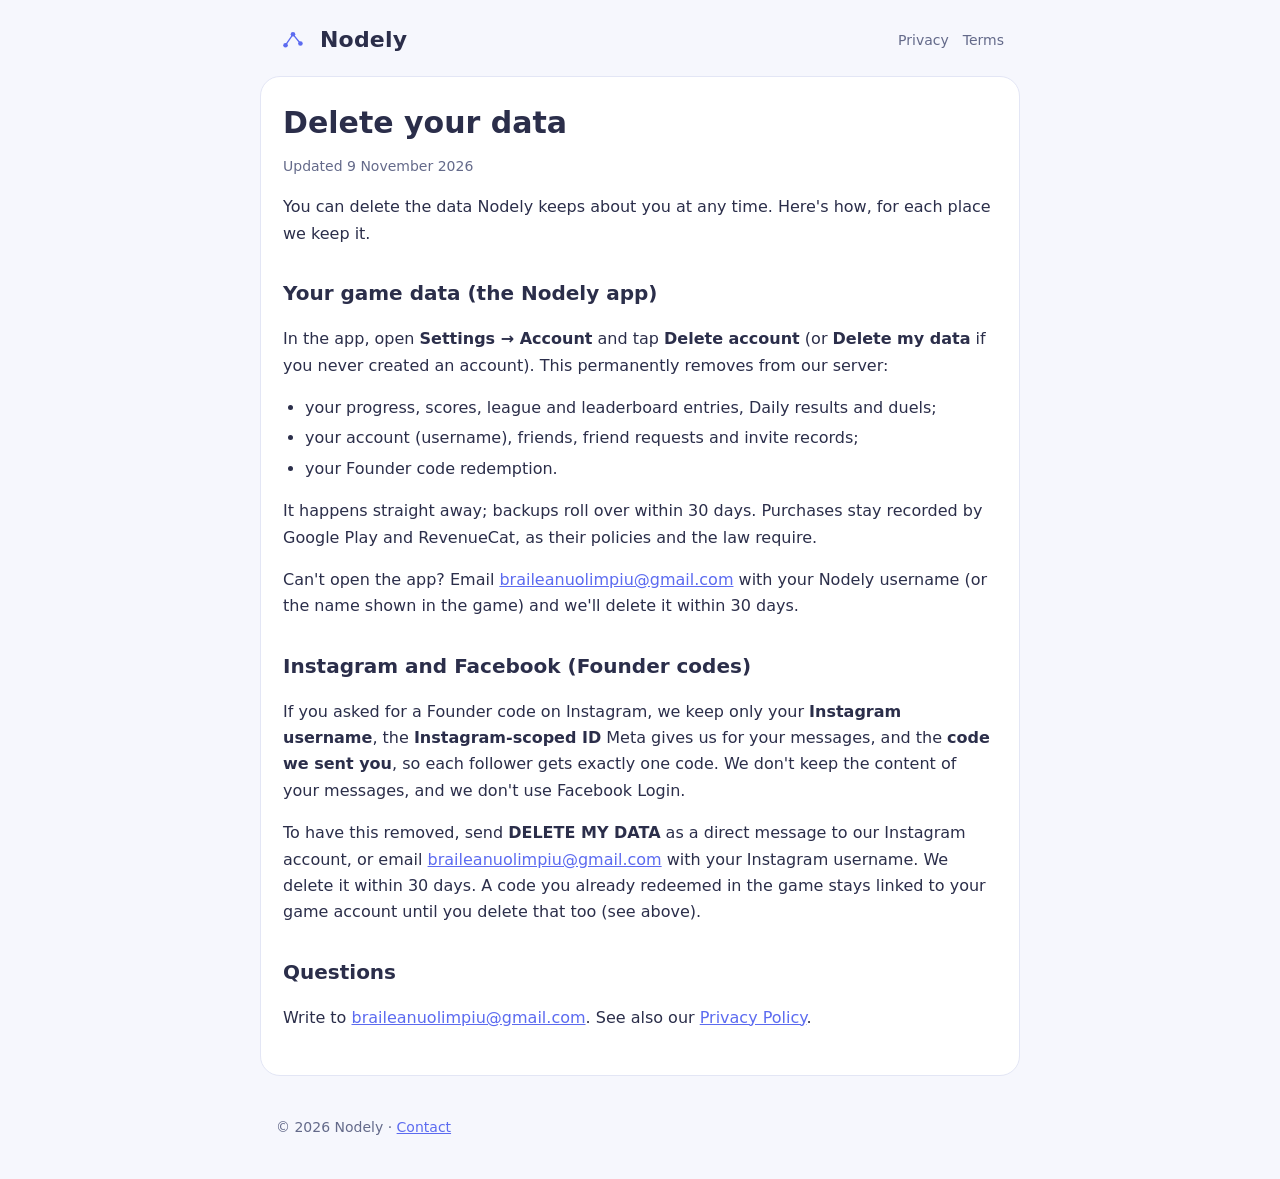
==== data-deletion.html @ 43c33db4 "Add the data deletion page; privacy policy covers invites and Founder codes" ====
<!doctype html>
<html lang="en">
<head>
<meta charset="utf-8">
<meta name="viewport" content="width=device-width, initial-scale=1">
<title>Delete your data · Nodely</title>
<meta name="description" content="How to delete your Nodely game data, and the Instagram data we keep for Founder codes.">
<link rel="stylesheet" href="style.css">
</head>
<body>
<header>
  <a href="index.html"><svg viewBox="0 0 1024 1024" aria-hidden="true"><path d="M287 670 511 340 736 617" fill="none" stroke="var(--accent)" stroke-width="40" stroke-linecap="round"/><g fill="var(--accent)"><circle cx="287" cy="670" r="69"/><circle cx="511" cy="340" r="69"/><circle cx="736" cy="617" r="69"/></g></svg><span>Nodely</span></a>
  <nav><a href="privacy.html">Privacy</a><a href="terms.html">Terms</a></nav>
</header>
<main>
<h1>Delete your data</h1>
<p class="muted">Updated 9 November 2026</p>

<p>You can delete the data Nodely keeps about you at any time. Here's how, for each place we keep it.</p>

<h2>Your game data (the Nodely app)</h2>
<p>In the app, open <strong>Settings → Account</strong> and tap <strong>Delete account</strong> (or <strong>Delete my data</strong> if you never created an account). This permanently removes from our server:</p>
<ul>
  <li>your progress, scores, league and leaderboard entries, Daily results and duels;</li>
  <li>your account (username), friends, friend requests and invite records;</li>
  <li>your Founder code redemption.</li>
</ul>
<p>It happens straight away; backups roll over within 30 days. Purchases stay recorded by Google Play and RevenueCat, as their policies and the law require.</p>
<p>Can't open the app? Email <a href="mailto:braileanuolimpiu@gmail.com">braileanuolimpiu@gmail.com</a> with your Nodely username (or the name shown in the game) and we'll delete it within 30 days.</p>

<h2>Instagram and Facebook (Founder codes)</h2>
<p>If you asked for a Founder code on Instagram, we keep only your <strong>Instagram username</strong>, the <strong>Instagram-scoped ID</strong> Meta gives us for your messages, and the <strong>code we sent you</strong>, so each follower gets exactly one code. We don't keep the content of your messages, and we don't use Facebook Login.</p>
<p>To have this removed, send <strong>DELETE MY DATA</strong> as a direct message to our Instagram account, or email <a href="mailto:braileanuolimpiu@gmail.com">braileanuolimpiu@gmail.com</a> with your Instagram username. We delete it within 30 days. A code you already redeemed in the game stays linked to your game account until you delete that too (see above).</p>

<h2>Questions</h2>
<p>Write to <a href="mailto:braileanuolimpiu@gmail.com">braileanuolimpiu@gmail.com</a>. See also our <a href="privacy.html">Privacy Policy</a>.</p>
</main>
<footer>© 2026 Nodely · <a href="mailto:braileanuolimpiu@gmail.com">Contact</a></footer>
</body>
</html>
---- style.css ----
:root {
  --bg: #f6f7fd;
  --card: #ffffff;
  --ink: #2b2e4a;
  --muted: #646a8a;
  --accent: #5c6bf0;
  --line: #e3e6f5;
}
@media (prefers-color-scheme: dark) {
  :root {
    --bg: #0f1320;
    --card: #181d2e;
    --ink: #e8ecf6;
    --muted: #a3aac6;
    --accent: #8d98ff;
    --line: #262c44;
  }
}
* { box-sizing: border-box; }
body {
  margin: 0;
  background: var(--bg);
  color: var(--ink);
  font: 16px/1.65 system-ui, -apple-system, "Segoe UI", Roboto, sans-serif;
}
header {
  display: flex;
  align-items: center;
  gap: 10px;
  max-width: 760px;
  margin: 0 auto;
  padding: 22px 16px 6px;
}
header a { display: flex; align-items: center; gap: 10px; color: var(--ink); text-decoration: none; }
header svg { width: 34px; height: 34px; }
header span { font-weight: 800; font-size: 22px; letter-spacing: 0.2px; }
nav { margin-left: auto; display: flex; gap: 14px; font-size: 14px; }
nav a { color: var(--muted); text-decoration: none; }
nav a:hover, nav a[aria-current] { color: var(--accent); }
main {
  max-width: 760px;
  margin: 12px auto 40px;
  padding: 28px 22px;
  background: var(--card);
  border: 1px solid var(--line);
  border-radius: 20px;
}
@media (max-width: 520px) { main { margin: 8px 10px 30px; padding: 22px 16px; } }
h1 { margin: 0 0 4px; font-size: 30px; line-height: 1.2; }
h2 { margin: 30px 0 6px; font-size: 20px; }
h3 { margin: 18px 0 4px; font-size: 16px; }
p, li { color: var(--ink); }
.muted, footer { color: var(--muted); font-size: 14px; }
a { color: var(--accent); }
ul { padding-left: 22px; }
li { margin: 4px 0; }
table { width: 100%; border-collapse: collapse; font-size: 14px; margin: 10px 0; }
th, td { text-align: left; vertical-align: top; padding: 8px; border-bottom: 1px solid var(--line); }
th { color: var(--muted); font-weight: 600; }
code { background: var(--bg); padding: 2px 6px; border-radius: 6px; word-break: break-all; }
footer { max-width: 760px; margin: 0 auto 40px; padding: 0 16px; }
.hero { text-align: center; padding: 30px 10px; }
.hero svg { width: 96px; height: 96px; }
.hero h1 { font-size: 40px; }
.links { display: flex; gap: 12px; justify-content: center; flex-wrap: wrap; margin-top: 18px; }
.links a {
  padding: 10px 18px;
  border-radius: 14px;
  border: 1px solid var(--line);
  text-decoration: none;
  font-weight: 600;
}
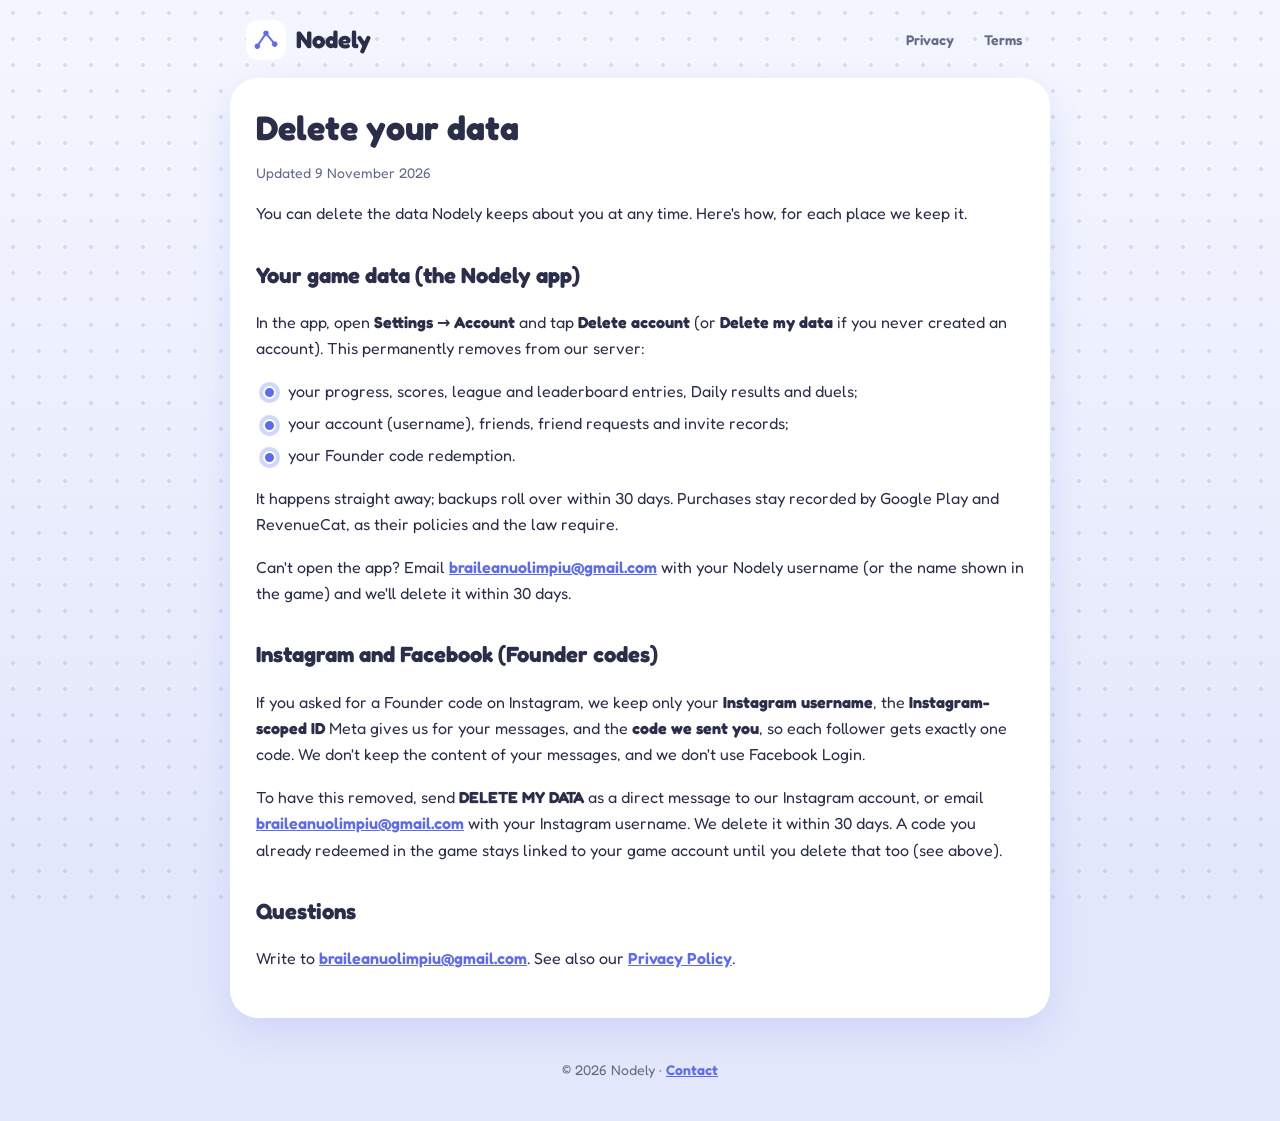
==== commit 74440527: "Restyle the website to match the game: dot grid, wired menu, Nodelings, invite page" ====
--- a/data-deletion.html
+++ b/data-deletion.html
@@ -5,11 +5,12 @@
 <meta name="viewport" content="width=device-width, initial-scale=1">
 <title>Delete your data · Nodely</title>
 <meta name="description" content="How to delete your Nodely game data, and the Instagram data we keep for Founder codes.">
+<link rel="icon" href="img/icon.png">
 <link rel="stylesheet" href="style.css">
 </head>
 <body>
 <header>
-  <a href="index.html"><svg viewBox="0 0 1024 1024" aria-hidden="true"><path d="M287 670 511 340 736 617" fill="none" stroke="var(--accent)" stroke-width="40" stroke-linecap="round"/><g fill="var(--accent)"><circle cx="287" cy="670" r="69"/><circle cx="511" cy="340" r="69"/><circle cx="736" cy="617" r="69"/></g></svg><span>Nodely</span></a>
+  <a href="index.html"><img src="img/icon.png" alt=""><span>Nodely</span></a>
   <nav><a href="privacy.html">Privacy</a><a href="terms.html">Terms</a></nav>
 </header>
 <main>
--- a/style.css
+++ b/style.css
@@ -1,72 +1,231 @@
+/* Nodely website: the game's look — Fredoka, indigo + gold, a faint dot
+   grid like the Home menu's board, node-dot bullets, soft rounded cards,
+   gradient pill buttons. Light and dark follow the device. */
+@font-face {
+  font-family: "Fredoka";
+  src: url("fonts/Fredoka.ttf") format("truetype");
+  font-weight: 300 700;
+  font-display: swap;
+}
 :root {
-  --bg: #f6f7fd;
+  --bg: #f4f6ff;
+  --bg2: #e3e7fb;
   --card: #ffffff;
   --ink: #2b2e4a;
   --muted: #646a8a;
   --accent: #5c6bf0;
+  --accent-deep: #3b47c9;
+  --gold: #ffc23d;
+  --gold-deep: #f08a00;
+  --dot: rgba(100, 106, 138, 0.18);
   --line: #e3e6f5;
+  --shadow: 0 14px 34px rgba(92, 107, 240, 0.14);
 }
 @media (prefers-color-scheme: dark) {
   :root {
-    --bg: #0f1320;
-    --card: #181d2e;
-    --ink: #e8ecf6;
+    --bg: #11152a;
+    --bg2: #070a18;
+    --card: #1b2038;
+    --ink: #eef0fb;
     --muted: #a3aac6;
-    --accent: #8d98ff;
-    --line: #262c44;
+    --accent: #7b8cff;
+    --accent-deep: #5c6bf0;
+    --dot: rgba(163, 170, 198, 0.16);
+    --line: #2a3150;
+    --shadow: 0 14px 34px rgba(0, 0, 0, 0.35);
   }
 }
 * { box-sizing: border-box; }
+html { background: var(--bg2); }
 body {
   margin: 0;
-  background: var(--bg);
+  min-height: 100vh;
   color: var(--ink);
-  font: 16px/1.65 system-ui, -apple-system, "Segoe UI", Roboto, sans-serif;
-}
+  font: 16px/1.65 "Fredoka", system-ui, -apple-system, "Segoe UI", Roboto, sans-serif;
+  /* The board's dot grid over a soft gradient. */
+  background:
+    radial-gradient(circle, var(--dot) 1.6px, transparent 1.8px) 0 0 / 26px 26px,
+    linear-gradient(180deg, var(--bg) 0%, var(--bg2) 100%);
+  background-attachment: fixed;
+}
+
+/* ── Header ──────────────────────────────────────────────────────────── */
 header {
   display: flex;
   align-items: center;
   gap: 10px;
-  max-width: 760px;
+  max-width: 820px;
   margin: 0 auto;
-  padding: 22px 16px 6px;
+  padding: 20px 16px 4px;
 }
 header a { display: flex; align-items: center; gap: 10px; color: var(--ink); text-decoration: none; }
-header svg { width: 34px; height: 34px; }
-header span { font-weight: 800; font-size: 22px; letter-spacing: 0.2px; }
-nav { margin-left: auto; display: flex; gap: 14px; font-size: 14px; }
-nav a { color: var(--muted); text-decoration: none; }
-nav a:hover, nav a[aria-current] { color: var(--accent); }
+header img, header svg { width: 40px; height: 40px; border-radius: 12px; }
+header span { font-weight: 700; font-size: 24px; }
+nav { margin-left: auto; display: flex; gap: 6px; font-size: 14px; flex-wrap: wrap; }
+nav a {
+  color: var(--muted);
+  text-decoration: none;
+  padding: 6px 12px;
+  border-radius: 99px;
+  font-weight: 600;
+}
+nav a:hover, nav a[aria-current] { color: var(--accent); background: color-mix(in srgb, var(--accent) 12%, transparent); }
+
+/* ── Cards and text ──────────────────────────────────────────────────── */
 main {
-  max-width: 760px;
-  margin: 12px auto 40px;
-  padding: 28px 22px;
+  max-width: 820px;
+  margin: 14px auto 40px;
+  padding: 30px 26px;
   background: var(--card);
-  border: 1px solid var(--line);
-  border-radius: 20px;
-}
-@media (max-width: 520px) { main { margin: 8px 10px 30px; padding: 22px 16px; } }
-h1 { margin: 0 0 4px; font-size: 30px; line-height: 1.2; }
-h2 { margin: 30px 0 6px; font-size: 20px; }
-h3 { margin: 18px 0 4px; font-size: 16px; }
+  border-radius: 28px;
+  box-shadow: var(--shadow);
+}
+@media (max-width: 560px) { main { margin: 8px 12px 30px; padding: 22px 18px; border-radius: 24px; } }
+h1 { margin: 0 0 6px; font-size: 34px; line-height: 1.15; font-weight: 700; }
+h2 { margin: 30px 0 8px; font-size: 22px; font-weight: 700; }
+h3 { margin: 18px 0 4px; font-size: 17px; font-weight: 600; }
 p, li { color: var(--ink); }
 .muted, footer { color: var(--muted); font-size: 14px; }
-a { color: var(--accent); }
-ul { padding-left: 22px; }
-li { margin: 4px 0; }
+a { color: var(--accent); font-weight: 600; }
+/* Lists: a Nodely node (a dot in a soft halo) instead of a bullet. */
+main ul { list-style: none; padding-left: 4px; }
+main ul li { position: relative; padding-left: 28px; margin: 6px 0; }
+main ul li::before {
+  content: "";
+  position: absolute;
+  left: 3px;
+  top: 0.55em;
+  width: 9px;
+  height: 9px;
+  border-radius: 50%;
+  background: var(--accent);
+  border: 2px solid var(--card);
+  box-shadow: 0 0 0 4px color-mix(in srgb, var(--accent) 28%, transparent);
+}
 table { width: 100%; border-collapse: collapse; font-size: 14px; margin: 10px 0; }
-th, td { text-align: left; vertical-align: top; padding: 8px; border-bottom: 1px solid var(--line); }
+th, td { text-align: left; vertical-align: top; padding: 9px 8px; border-bottom: 1px solid var(--line); }
 th { color: var(--muted); font-weight: 600; }
-code { background: var(--bg); padding: 2px 6px; border-radius: 6px; word-break: break-all; }
-footer { max-width: 760px; margin: 0 auto 40px; padding: 0 16px; }
-.hero { text-align: center; padding: 30px 10px; }
-.hero svg { width: 96px; height: 96px; }
-.hero h1 { font-size: 40px; }
-.links { display: flex; gap: 12px; justify-content: center; flex-wrap: wrap; margin-top: 18px; }
-.links a {
-  padding: 10px 18px;
-  border-radius: 14px;
-  border: 1px solid var(--line);
+code { background: var(--bg); padding: 2px 8px; border-radius: 8px; word-break: break-all; }
+footer { max-width: 820px; margin: 0 auto 40px; padding: 0 16px; text-align: center; }
+
+/* ── Buttons ─────────────────────────────────────────────────────────── */
+.btn {
+  display: inline-flex;
+  align-items: center;
+  justify-content: center;
+  gap: 10px;
+  padding: 15px 30px;
+  border-radius: 99px;
+  font-weight: 700;
+  font-size: 18px;
   text-decoration: none;
-  font-weight: 600;
-}
+  color: #fff;
+  background: linear-gradient(135deg, #8a98ff, var(--accent) 55%, var(--accent-deep));
+  box-shadow: 0 10px 24px color-mix(in srgb, var(--accent) 42%, transparent);
+  transition: transform 0.12s ease;
+}
+.btn:active { transform: scale(0.97); }
+.btn.gold {
+  color: #2b2e4a;
+  background: linear-gradient(135deg, #ffe27a, var(--gold) 55%, var(--gold-deep));
+  box-shadow: 0 10px 24px rgba(240, 138, 0, 0.35);
+}
+.pill {
+  display: inline-block;
+  padding: 6px 16px;
+  border-radius: 99px;
+  font-weight: 700;
+  font-size: 13px;
+  letter-spacing: 0.6px;
+  color: #2b2e4a;
+  background: var(--gold);
+}
+
+/* ── Home: the wired menu ────────────────────────────────────────────── */
+main.hero { text-align: center; padding: 26px 8px 8px; background: transparent; box-shadow: none; }
+.hero .logo { width: 92px; height: 92px; border-radius: 26px; box-shadow: var(--shadow); }
+.hero h1 { font-size: 52px; margin-top: 12px; }
+.hero .tag { font-size: 19px; color: var(--muted); margin: 4px auto 20px; max-width: 460px; }
+.board { width: min(440px, 100%); margin: 6px auto 0; display: block; overflow: visible; }
+.board .wire { fill: none; stroke-width: 10; stroke-linecap: round; stroke-linejoin: round; }
+.board .pulse {
+  fill: none; stroke: #fff; stroke-width: 4; stroke-linecap: round; opacity: 0.6;
+  stroke-dasharray: 34 600; animation: pulse 2.6s linear infinite;
+}
+.board .pulse.b { animation-delay: 0.7s; }
+.board .pulse.c { animation-delay: 1.4s; }
+@keyframes pulse { from { stroke-dashoffset: 640; } to { stroke-dashoffset: 0; } }
+.board .label { font: 700 15px "Fredoka", sans-serif; fill: var(--ink); text-anchor: middle; }
+.board .play-label { font: 700 20px "Fredoka", sans-serif; fill: #fff; text-anchor: middle; }
+.soon { margin: 22px 0 6px; }
+
+.features {
+  display: grid;
+  grid-template-columns: repeat(auto-fit, minmax(220px, 1fr));
+  gap: 14px;
+  max-width: 820px;
+  margin: 18px auto;
+  padding: 0 16px;
+}
+.feature {
+  background: var(--card);
+  border-radius: 24px;
+  padding: 18px 18px 16px;
+  box-shadow: var(--shadow);
+}
+.feature .dot {
+  width: 26px; height: 26px; border-radius: 50%;
+  border: 4px solid var(--card);
+  box-shadow: 0 0 0 6px color-mix(in srgb, currentColor 25%, transparent);
+  background: currentColor;
+  margin: 6px 0 12px 6px;
+}
+.feature h3 { margin: 0 0 4px; font-size: 19px; color: var(--ink); }
+.feature p { margin: 0; color: var(--muted); font-size: 15px; line-height: 1.5; }
+
+.cast { display: flex; justify-content: center; flex-wrap: wrap; gap: 4px; margin: 26px auto 6px; max-width: 640px; }
+.cast img { width: 64px; height: 64px; animation: bob 3s ease-in-out infinite; }
+.cast img:nth-child(2n) { animation-delay: 0.5s; }
+.cast img:nth-child(3n) { animation-delay: 1s; }
+@keyframes bob { 0%, 100% { transform: translateY(0); } 50% { transform: translateY(-6px); } }
+.links { display: flex; gap: 8px; justify-content: center; flex-wrap: wrap; margin-top: 18px; }
+.links a { padding: 8px 16px; border-radius: 99px; text-decoration: none; color: var(--muted); }
+.links a:hover { color: var(--accent); }
+
+/* ── Invite ──────────────────────────────────────────────────────────── */
+.invite { text-align: center; }
+.invite .pair { width: min(360px, 100%); display: block; margin: 0 auto 4px; overflow: visible; }
+.invite .pair .link {
+  fill: none; stroke: var(--gold); stroke-width: 10; stroke-linecap: round;
+  stroke-dasharray: 200; stroke-dashoffset: 200; animation: draw 1.4s 0.4s ease forwards;
+}
+@keyframes draw { to { stroke-dashoffset: 0; } }
+.invite .pair .halo { fill: color-mix(in srgb, var(--accent) 16%, transparent); }
+.invite .pair text { font: 700 14px "Fredoka", sans-serif; fill: var(--muted); text-anchor: middle; }
+.code {
+  display: inline-block;
+  margin: 8px 0 22px;
+  padding: 10px 22px;
+  border-radius: 18px;
+  font-weight: 700;
+  letter-spacing: 4px;
+  font-size: 26px;
+  color: #2b2e4a;
+  background: linear-gradient(135deg, #ffe27a, var(--gold));
+  box-shadow: 0 8px 20px rgba(240, 138, 0, 0.28);
+}
+ol.steps { list-style: none; padding: 0; margin: 30px auto 6px; max-width: 380px; text-align: left; position: relative; counter-reset: step; }
+ol.steps::before {
+  content: ""; position: absolute; left: 17px; top: 20px; bottom: 20px;
+  width: 6px; border-radius: 6px; background: color-mix(in srgb, var(--accent) 30%, transparent);
+}
+ol.steps li { position: relative; padding: 10px 0 10px 56px; margin: 0; counter-increment: step; }
+ol.steps li::before {
+  content: counter(step);
+  position: absolute; left: 0; top: 50%; transform: translateY(-50%);
+  width: 40px; height: 40px; border-radius: 50%;
+  display: grid; place-items: center;
+  color: #fff; font-weight: 700;
+  background: var(--accent);
+  box-shadow: 0 0 0 6px color-mix(in srgb, var(--accent) 22%, transparent);
+}
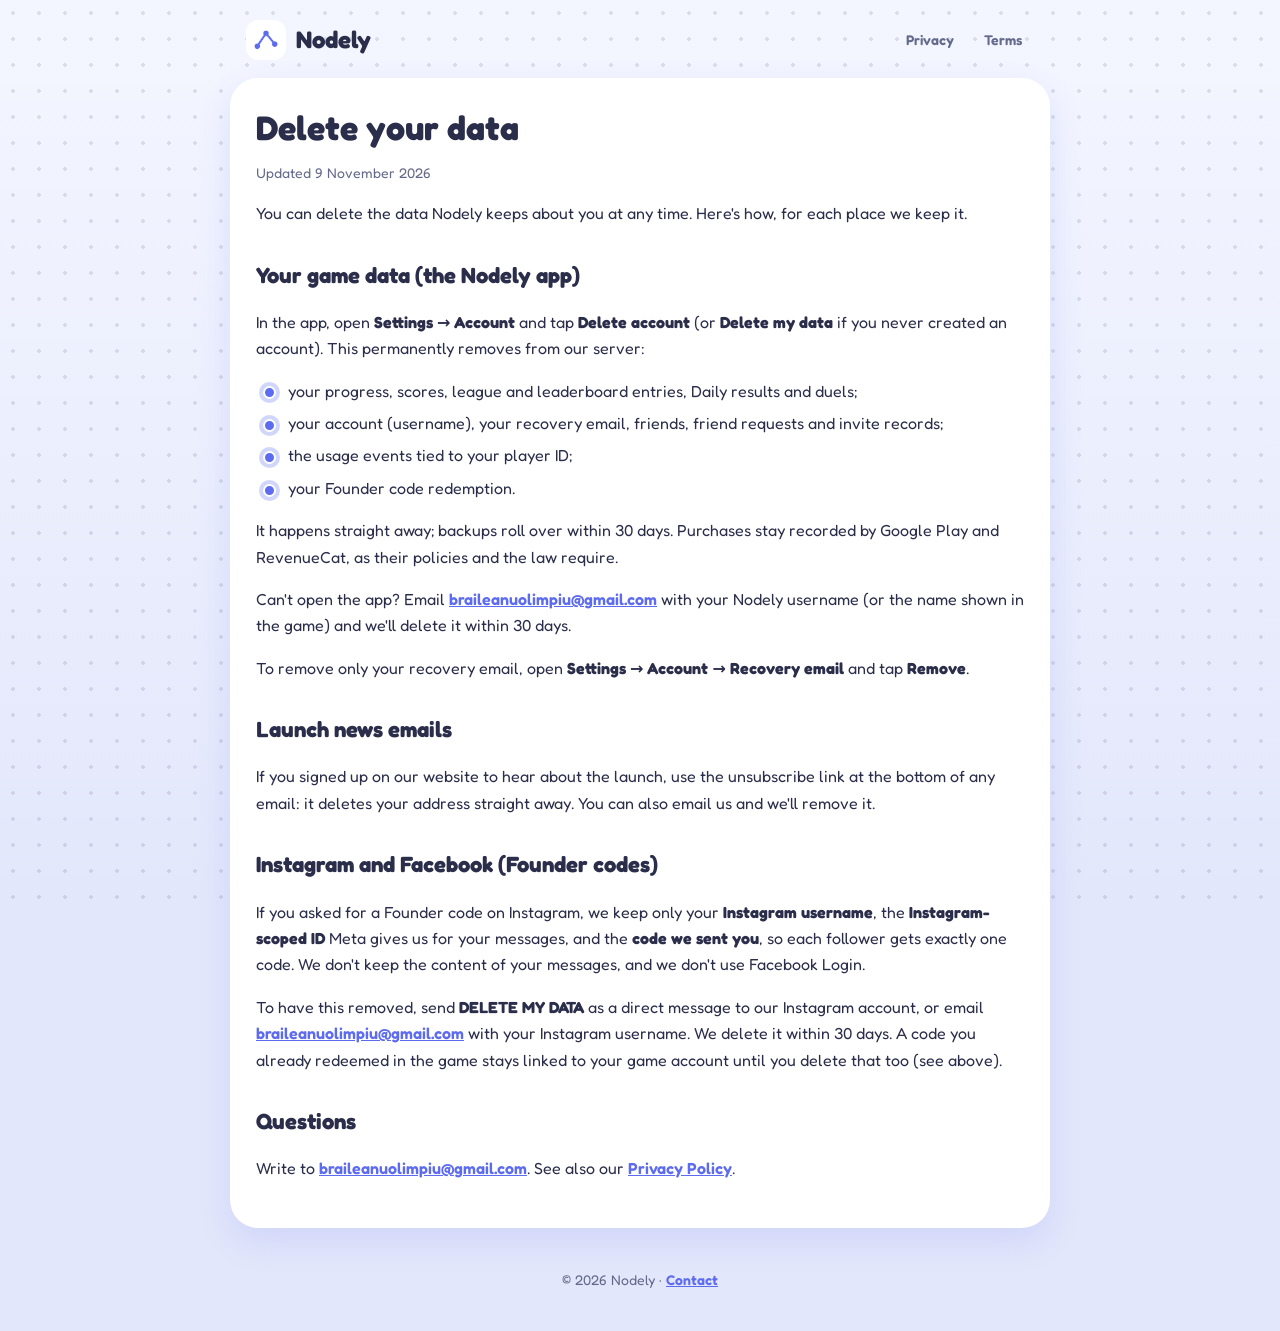
==== commit 2e8ec0c4: "Privacy policy and terms: optional email, crash reports, usage events, retention, Moldovan law, with" ====
--- a/data-deletion.html
+++ b/data-deletion.html
@@ -23,11 +23,17 @@
 <p>In the app, open <strong>Settings → Account</strong> and tap <strong>Delete account</strong> (or <strong>Delete my data</strong> if you never created an account). This permanently removes from our server:</p>
 <ul>
   <li>your progress, scores, league and leaderboard entries, Daily results and duels;</li>
-  <li>your account (username), friends, friend requests and invite records;</li>
+  <li>your account (username), your recovery email, friends, friend requests and invite records;</li>
+  <li>the usage events tied to your player ID;</li>
   <li>your Founder code redemption.</li>
 </ul>
 <p>It happens straight away; backups roll over within 30 days. Purchases stay recorded by Google Play and RevenueCat, as their policies and the law require.</p>
 <p>Can't open the app? Email <a href="mailto:braileanuolimpiu@gmail.com">braileanuolimpiu@gmail.com</a> with your Nodely username (or the name shown in the game) and we'll delete it within 30 days.</p>
+
+<p>To remove only your recovery email, open <strong>Settings → Account → Recovery email</strong> and tap <strong>Remove</strong>.</p>
+
+<h2>Launch news emails</h2>
+<p>If you signed up on our website to hear about the launch, use the unsubscribe link at the bottom of any email: it deletes your address straight away. You can also email us and we'll remove it.</p>
 
 <h2>Instagram and Facebook (Founder codes)</h2>
 <p>If you asked for a Founder code on Instagram, we keep only your <strong>Instagram username</strong>, the <strong>Instagram-scoped ID</strong> Meta gives us for your messages, and the <strong>code we sent you</strong>, so each follower gets exactly one code. We don't keep the content of your messages, and we don't use Facebook Login.</p>
--- a/style.css
+++ b/style.css
@@ -125,6 +125,7 @@
   transition: transform 0.12s ease;
 }
 .btn:active { transform: scale(0.97); }
+@media (max-width: 360px) { .btn { padding: 14px 20px; font-size: 16px; white-space: nowrap; } }
 .btn.gold {
   color: #2b2e4a;
   background: linear-gradient(135deg, #ffe27a, var(--gold) 55%, var(--gold-deep));
@@ -155,18 +156,23 @@
 .board .pulse.b { animation-delay: 0.7s; }
 .board .pulse.c { animation-delay: 1.4s; }
 @keyframes pulse { from { stroke-dashoffset: 640; } to { stroke-dashoffset: 0; } }
-.board .label { font: 700 15px "Fredoka", sans-serif; fill: var(--ink); text-anchor: middle; }
+.board .label { font: 700 17px "Fredoka", sans-serif; fill: var(--ink); text-anchor: middle; }
+/* Small phones: the drawing scales down, so its labels grow to stay legible. */
+@media (max-width: 400px) { .board .label { font-size: 21px; } .board .play-label { font-size: 23px; } }
 .board .play-label { font: 700 20px "Fredoka", sans-serif; fill: #fff; text-anchor: middle; }
 .soon { margin: 22px 0 6px; }
 
 .features {
   display: grid;
-  grid-template-columns: repeat(auto-fit, minmax(220px, 1fr));
+  /* 1 column on phones, 2 on tablets, 4 on wide screens: never an orphan. */
+  grid-template-columns: 1fr;
   gap: 14px;
   max-width: 820px;
   margin: 18px auto;
   padding: 0 16px;
 }
+@media (min-width: 560px) { .features { grid-template-columns: repeat(2, 1fr); } }
+@media (min-width: 1000px) { .features { grid-template-columns: repeat(4, 1fr); max-width: 1040px; } }
 .feature {
   background: var(--card);
   border-radius: 24px;
@@ -183,8 +189,11 @@
 .feature h3 { margin: 0 0 4px; font-size: 19px; color: var(--ink); }
 .feature p { margin: 0; color: var(--muted); font-size: 15px; line-height: 1.5; }
 
-.cast { display: flex; justify-content: center; flex-wrap: wrap; gap: 4px; margin: 26px auto 6px; max-width: 640px; }
-.cast img { width: 64px; height: 64px; animation: bob 3s ease-in-out infinite; }
+.cast { display: flex; justify-content: center; gap: 2px; margin: 26px auto 6px; max-width: 640px; }
+/* One row on every screen: the avatars shrink with it, and the smallest
+   phones show six. */
+.cast img { width: clamp(42px, 12.5vw, 64px); height: auto; aspect-ratio: 1; animation: bob 3s ease-in-out infinite; }
+@media (max-width: 380px) { .cast img:nth-child(n+7) { display: none; } }
 .cast img:nth-child(2n) { animation-delay: 0.5s; }
 .cast img:nth-child(3n) { animation-delay: 1s; }
 @keyframes bob { 0%, 100% { transform: translateY(0); } 50% { transform: translateY(-6px); } }
@@ -197,9 +206,10 @@
 .invite .pair { width: min(360px, 100%); display: block; margin: 0 auto 4px; overflow: visible; }
 .invite .pair .link {
   fill: none; stroke: var(--gold); stroke-width: 10; stroke-linecap: round;
-  stroke-dasharray: 200; stroke-dashoffset: 200; animation: draw 1.4s 0.4s ease forwards;
-}
-@keyframes draw { to { stroke-dashoffset: 0; } }
+  /* Drawn in on load; if animations don't run, the wire is simply there. */
+  stroke-dasharray: 200; stroke-dashoffset: 0; animation: draw 1.4s 0.4s ease both;
+}
+@keyframes draw { from { stroke-dashoffset: 200; } to { stroke-dashoffset: 0; } }
 .invite .pair .halo { fill: color-mix(in srgb, var(--accent) 16%, transparent); }
 .invite .pair text { font: 700 14px "Fredoka", sans-serif; fill: var(--muted); text-anchor: middle; }
 .code {
@@ -229,3 +239,26 @@
   background: var(--accent);
   box-shadow: 0 0 0 6px color-mix(in srgb, var(--accent) 22%, transparent);
 }
+
+/* People who turn animations off get a still page. */
+@media (prefers-reduced-motion: reduce) {
+  *, *::before, *::after { animation: none !important; transition: none !important; }
+}
+
+/* "Notify me at launch" */
+.notify { max-width: 440px; margin: 18px auto 0; text-align: left; }
+.notify-title { text-align: center; font-weight: 700; margin: 0 0 8px; }
+.notify-row { display: flex; gap: 8px; }
+.notify-row input {
+  flex: 1; min-width: 0; font: inherit; font-size: 16px; padding: 12px 18px; border-radius: 99px;
+  border: 2px solid var(--line); background: var(--card, #fff); color: var(--ink); outline: none;
+}
+.notify-row input:focus { border-color: var(--accent); }
+.notify-row .btn { flex: none; border: 0; cursor: pointer; font: inherit; }
+.notify-row .btn:disabled { opacity: 0.6; }
+.notify-consent { display: flex; gap: 10px; align-items: flex-start; margin-top: 10px; font-size: 13.5px; color: var(--muted); line-height: 1.45; }
+.notify-consent input { margin-top: 3px; width: 18px; height: 18px; accent-color: var(--accent); flex: none; }
+.notify-msg { min-height: 1.2em; margin: 8px 0 0; text-align: center; font-weight: 600; color: var(--accent); }
+.notify-msg.bad { color: #e5484d; }
+.hp { position: absolute; left: -9999px; width: 1px; height: 1px; opacity: 0; }
+@media (max-width: 420px) { .notify-row { flex-direction: column; } }
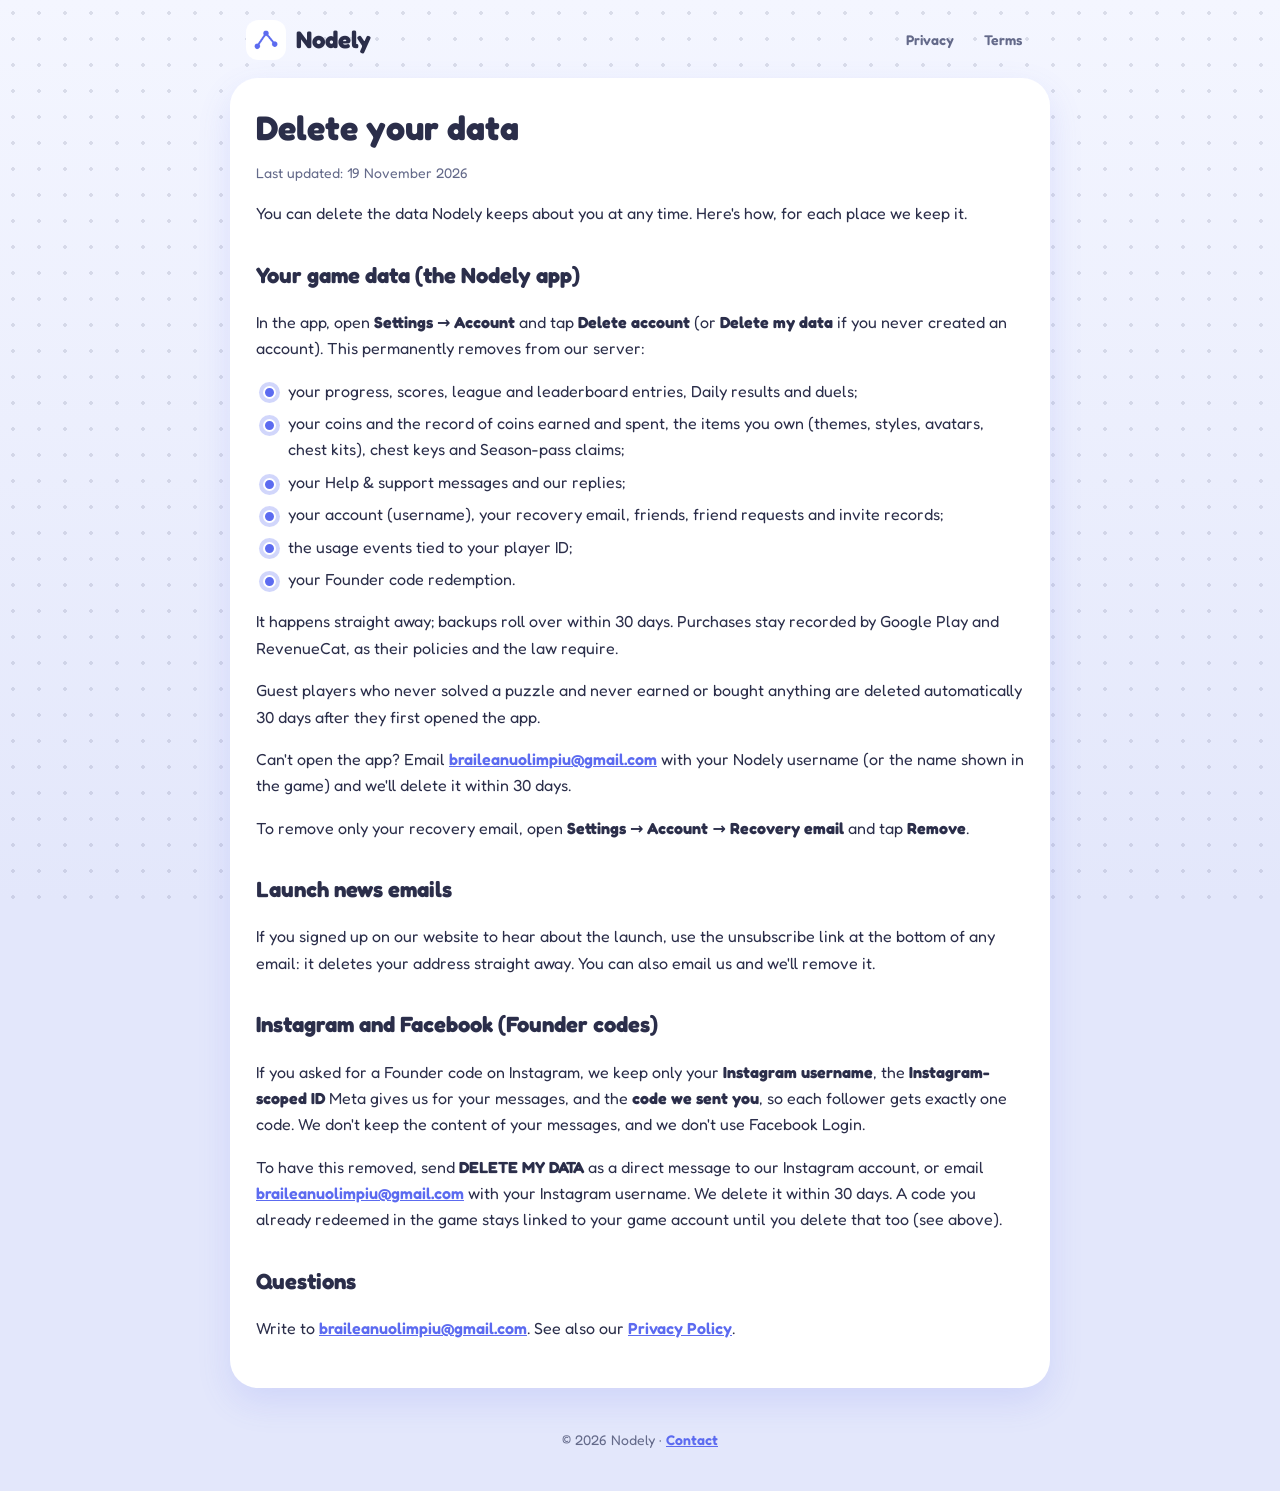
==== commit 6b4e2db2: "Privacy policy, terms and data deletion: Help & support messages, coins and items kept on the server" ====
--- a/data-deletion.html
+++ b/data-deletion.html
@@ -15,7 +15,7 @@
 </header>
 <main>
 <h1>Delete your data</h1>
-<p class="muted">Updated 9 November 2026</p>
+<p class="muted">Last updated: 19 November 2026</p>
 
 <p>You can delete the data Nodely keeps about you at any time. Here's how, for each place we keep it.</p>
 
@@ -23,11 +23,14 @@
 <p>In the app, open <strong>Settings → Account</strong> and tap <strong>Delete account</strong> (or <strong>Delete my data</strong> if you never created an account). This permanently removes from our server:</p>
 <ul>
   <li>your progress, scores, league and leaderboard entries, Daily results and duels;</li>
+  <li>your coins and the record of coins earned and spent, the items you own (themes, styles, avatars, chest kits), chest keys and Season-pass claims;</li>
+  <li>your Help &amp; support messages and our replies;</li>
   <li>your account (username), your recovery email, friends, friend requests and invite records;</li>
   <li>the usage events tied to your player ID;</li>
   <li>your Founder code redemption.</li>
 </ul>
 <p>It happens straight away; backups roll over within 30 days. Purchases stay recorded by Google Play and RevenueCat, as their policies and the law require.</p>
+<p>Guest players who never solved a puzzle and never earned or bought anything are deleted automatically 30 days after they first opened the app.</p>
 <p>Can't open the app? Email <a href="mailto:braileanuolimpiu@gmail.com">braileanuolimpiu@gmail.com</a> with your Nodely username (or the name shown in the game) and we'll delete it within 30 days.</p>
 
 <p>To remove only your recovery email, open <strong>Settings → Account → Recovery email</strong> and tap <strong>Remove</strong>.</p>
--- a/style.css
+++ b/style.css
@@ -161,6 +161,7 @@
 @media (max-width: 400px) { .board .label { font-size: 21px; } .board .play-label { font-size: 23px; } }
 .board .play-label { font: 700 20px "Fredoka", sans-serif; fill: #fff; text-anchor: middle; }
 .soon { margin: 22px 0 6px; }
+.get { margin: 14px 0 0; }
 
 .features {
   display: grid;
@@ -262,3 +263,9 @@
 .notify-msg.bad { color: #e5484d; }
 .hp { position: absolute; left: -9999px; width: 1px; height: 1px; opacity: 0; }
 @media (max-width: 420px) { .notify-row { flex-direction: column; } }
+
+/* Right-to-left languages (Arabic, Persian, Hebrew, Urdu): steps mirror. */
+[dir="rtl"] ol.steps { text-align: right; }
+[dir="rtl"] ol.steps::before { left: auto; right: 17px; }
+[dir="rtl"] ol.steps li { padding: 10px 56px 10px 0; }
+[dir="rtl"] ol.steps li::before { left: auto; right: 0; }
